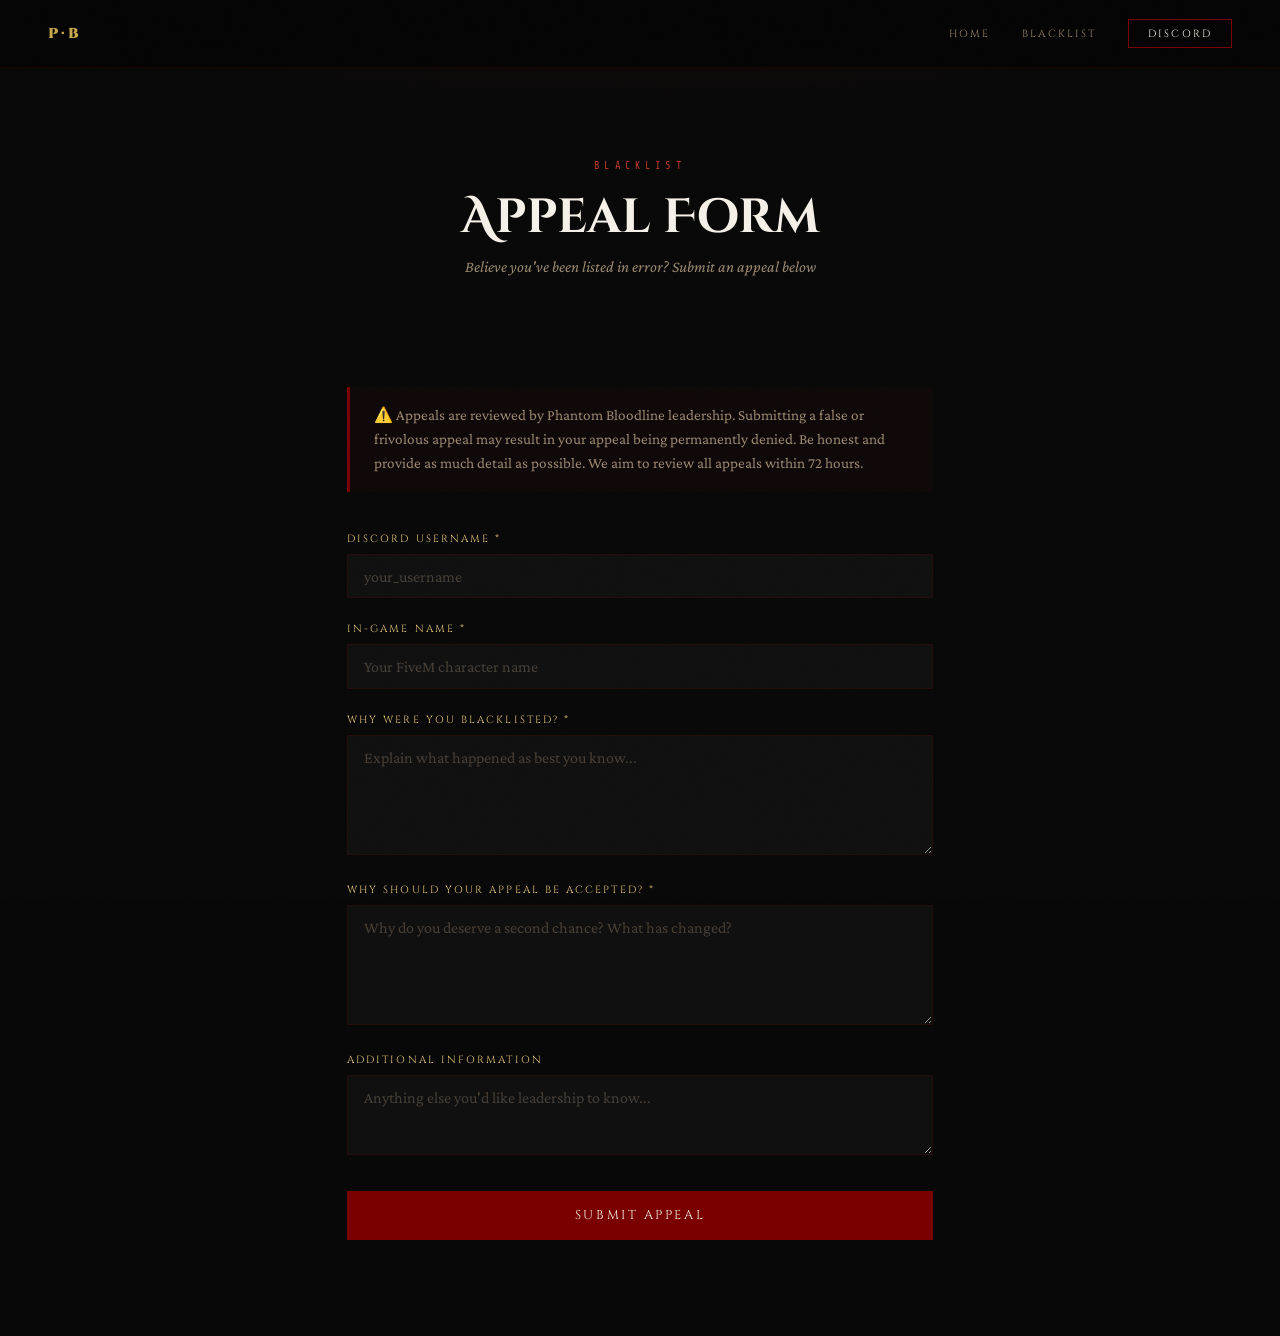
==== appeal.html @ ec969509 "Add files via upload" ====
<!DOCTYPE html>
<html lang="en">
<head>
<meta charset="UTF-8">
<meta name="viewport" content="width=device-width, initial-scale=1.0">
<title>Blacklist Appeal — Phantom Bloodline</title>
<link rel="preconnect" href="https://fonts.googleapis.com">
<link href="https://fonts.googleapis.com/css2?family=Cinzel+Decorative:wght@700&family=Cinzel:wght@400;600;700;900&family=Crimson+Pro:ital,wght@0,300;0,400;0,600;1,400&family=Share+Tech+Mono&display=swap" rel="stylesheet">
<style>
:root{
  --blood:#7a0000;--blood-mid:#a01010;--blood-bright:#c0392b;
  --gold:#c9a84c;--gold-light:#e8c87a;
  --smoke:#080808;--coal:#1a1a1a;--ash:#111;
  --bone:#e8dcc8;--pale:#9a8870;--white:#f5f0e8;
}
*{margin:0;padding:0;box-sizing:border-box;}
body{background:var(--smoke);color:var(--bone);font-family:'Crimson Pro',serif;font-size:18px;min-height:100vh;overflow-x:hidden;}
body::after{content:'';position:fixed;inset:0;background-image:url("data:image/svg+xml,%3Csvg xmlns='http://www.w3.org/2000/svg' width='300' height='300'%3E%3Cfilter id='n'%3E%3CfeTurbulence type='fractalNoise' baseFrequency='0.75' numOctaves='4' stitchTiles='stitch'/%3E%3C/filter%3E%3Crect width='300' height='300' filter='url(%23n)' opacity='0.05'/%3E%3C/svg%3E");pointer-events:none;z-index:9998;opacity:0.3;}
nav{position:fixed;top:0;left:0;right:0;z-index:100;padding:1.2rem 3rem;display:flex;justify-content:space-between;align-items:center;background:rgba(5,5,5,0.97);border-bottom:1px solid rgba(122,0,0,0.2);backdrop-filter:blur(10px);}
.nav-brand{font-family:'Cinzel',serif;font-weight:900;font-size:0.9rem;color:var(--gold);text-decoration:none;letter-spacing:0.2em;}
.nav-links{display:flex;gap:2rem;align-items:center;}
.nav-links a{font-family:'Cinzel',serif;font-size:0.65rem;letter-spacing:0.2em;color:var(--pale);text-decoration:none;text-transform:uppercase;transition:color 0.2s;}
.nav-links a:hover{color:var(--white);}
.nav-links .btn{padding:0.4rem 1.2rem;border:1px solid var(--blood);color:var(--white);transition:all 0.3s;}
.nav-links .btn:hover{background:var(--blood);}
.page-hero{padding:10rem 2rem 4rem;text-align:center;background:radial-gradient(ellipse 80% 50% at 50% 0%,rgba(122,0,0,0.12) 0%,transparent 60%);}
.eyebrow{font-family:'Share Tech Mono',monospace;font-size:0.65rem;letter-spacing:0.4em;color:var(--blood-bright);text-transform:uppercase;display:block;margin-bottom:0.8rem;}
.page-title{font-family:'Cinzel Decorative',serif;font-size:clamp(1.8rem,4vw,3rem);font-weight:700;color:var(--white);margin-bottom:0.5rem;}
.page-subtitle{color:var(--pale);font-style:italic;font-size:1rem;}
.wrap{max-width:650px;margin:0 auto;padding:3rem 2rem 6rem;}
.notice{border-left:3px solid var(--blood);background:rgba(122,0,0,0.06);padding:1rem 1.5rem;margin-bottom:2.5rem;color:var(--pale);font-size:0.95rem;line-height:1.6;}
.form-group{margin-bottom:1.5rem;}
label{font-family:'Cinzel',serif;font-size:0.65rem;letter-spacing:0.2em;color:var(--gold-light);text-transform:uppercase;display:block;margin-bottom:0.5rem;}
input,textarea{width:100%;background:rgba(255,255,255,0.03);border:1px solid rgba(122,0,0,0.2);color:var(--bone);font-family:'Crimson Pro',serif;font-size:1rem;padding:0.8rem 1rem;outline:none;transition:border-color 0.2s;resize:vertical;}
input:focus,textarea:focus{border-color:var(--blood-bright);}
input::placeholder,textarea::placeholder{color:rgba(154,136,112,0.4);}
textarea{min-height:120px;}
.submit-btn{width:100%;padding:1rem;background:var(--blood);border:none;color:var(--white);font-family:'Cinzel',serif;font-size:0.8rem;letter-spacing:0.2em;text-transform:uppercase;cursor:pointer;transition:background 0.3s;margin-top:0.5rem;}
.submit-btn:hover:not(:disabled){background:var(--blood-mid);}
.submit-btn:disabled{opacity:0.6;cursor:not-allowed;}
.submit-btn.loading::after{content:'...';animation:dots 1s infinite;}
.error-msg{color:#e88;font-size:0.9rem;margin-top:0.5rem;display:none;}
.error-msg.show{display:block;}
.success{display:none;text-align:center;padding:3rem 1rem;}
.success h2{font-family:'Cinzel Decorative',serif;color:var(--gold);margin-bottom:1rem;}
.success p{color:var(--pale);line-height:1.7;}
@media(max-width:600px){nav{padding:1rem 1.5rem;}}
</style>
</head>
<body>
<nav>
  <a href="index.html" class="nav-brand">P·B</a>
  <div class="nav-links">
    <a href="index.html">Home</a>
    <a href="blacklist.html">Blacklist</a>
    <a href="https://discord.gg/Pn7WB4ktjn" target="_blank" class="btn">Discord</a>
  </div>
</nav>
<div class="page-hero">
  <span class="eyebrow">Blacklist</span>
  <h1 class="page-title">Appeal Form</h1>
  <p class="page-subtitle">Believe you've been listed in error? Submit an appeal below</p>
</div>
<div class="wrap">
  <div class="notice">
    ⚠️ Appeals are reviewed by Phantom Bloodline leadership. Submitting a false or frivolous appeal may result in your appeal being permanently denied. Be honest and provide as much detail as possible. We aim to review all appeals within 72 hours.
  </div>

  <div id="form-area">
    <div class="form-group">
      <label>Discord Username *</label>
      <input type="text" id="discord" placeholder="your_username" required>
    </div>
    <div class="form-group">
      <label>In-Game Name *</label>
      <input type="text" id="ign" placeholder="Your FiveM character name" required>
    </div>
    <div class="form-group">
      <label>Why were you blacklisted? *</label>
      <textarea id="reason" placeholder="Explain what happened as best you know..." required></textarea>
    </div>
    <div class="form-group">
      <label>Why should your appeal be accepted? *</label>
      <textarea id="why" placeholder="Why do you deserve a second chance? What has changed?" required></textarea>
    </div>
    <div class="form-group">
      <label>Additional Information</label>
      <textarea id="extra" placeholder="Anything else you'd like leadership to know..." style="min-height:80px"></textarea>
    </div>
    <!-- Honeypot -->
    <input type="text" id="hp-field" name="website" style="display:none;position:absolute;left:-9999px;" tabindex="-1" autocomplete="off">
    <p class="error-msg" id="error-msg"></p>
    <button class="submit-btn" id="submit-btn" type="button" onclick="submitAppeal()">Submit Appeal</button>
  </div>

  <div class="success" id="success">
    <h2>Appeal Submitted</h2>
    <p>Your appeal has been received and will be reviewed by Phantom Bloodline leadership within 72 hours.<br><br>
    If accepted, you will be contacted via Discord. Make sure your DMs are open.<br><br>
    <em>— Phantom Bloodline Leadership</em></p>
  </div>
</div>

<script>
const APPEAL_WEBHOOK = 'https://discord.com/api/webhooks/1504211280633008159/vb8Um3veZE9ZuTRUq4elj_lzu1_At2-IPL2GEi0xgt3kWBC-L_rZ0gcSEY2wyNQa5h8g';

async function submitAppeal() {
  const btn = document.getElementById('submit-btn');
  const errEl = document.getElementById('error-msg');
  errEl.classList.remove('show');

  const discord = document.getElementById('discord').value.trim();
  const ign = document.getElementById('ign').value.trim();
  const reason = document.getElementById('reason').value.trim();
  const why = document.getElementById('why').value.trim();
  const extra = document.getElementById('extra').value.trim();

  if (!discord || !ign || !reason || !why) {
    errEl.textContent = '⚠ Please fill in all required fields.';
    errEl.classList.add('show');
    return;
  }

  if (document.getElementById('hp-field').value) return;

  btn.disabled = true; btn.classList.add('loading');

  try {
    const res = await fetch(APPEAL_WEBHOOK, {
      method: 'POST',
      headers: { 'Content-Type': 'application/json' },
      body: JSON.stringify({
        username: 'PB Appeal Bot',
        embeds: [{
          color: 0xFF4500,
          title: '📋 Blacklist Appeal',
          fields: [
            { name: '👤 Discord', value: discord, inline: true },
            { name: '🎮 IGN', value: ign, inline: true },
            { name: '❓ Why were they blacklisted?', value: reason, inline: false },
            { name: '🙏 Why should appeal be accepted?', value: why, inline: false },
            { name: '📝 Additional Info', value: extra || '—', inline: false },
          ],
          timestamp: new Date().toISOString(),
          footer: { text: 'Phantom Bloodline | Blacklist Appeal' }
        }]
      })
    });

    if (!res.ok) throw new Error('Webhook failed: ' + res.status);

    document.getElementById('form-area').style.display = 'none';
    document.getElementById('success').style.display = 'block';
  } catch (err) {
    btn.disabled = false; btn.classList.remove('loading');
    errEl.textContent = '⚠ Failed to submit appeal. Please try again or contact us directly on Discord.';
    errEl.classList.add('show');
  }
}
</script>
</body>
</html>
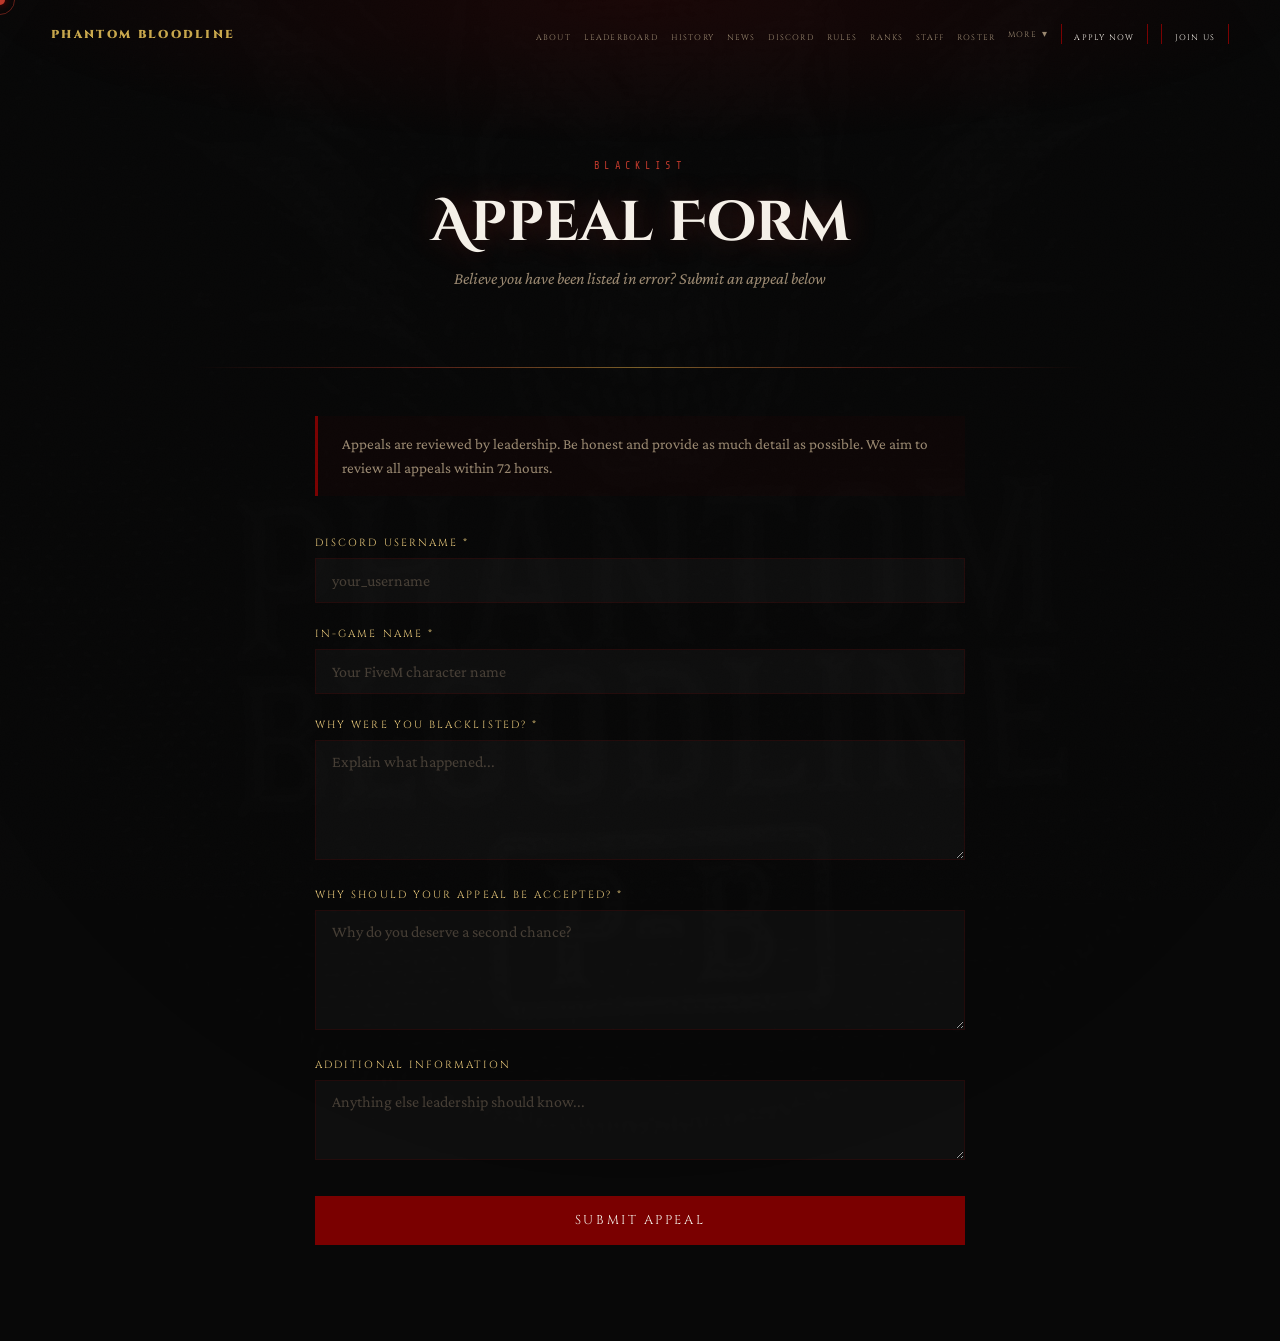
==== commit 6f26eff7: "Add files via upload" ====
--- a/appeal.html
+++ b/appeal.html
@@ -5,158 +5,248 @@
 <meta name="viewport" content="width=device-width, initial-scale=1.0">
 <title>Blacklist Appeal — Phantom Bloodline</title>
 <link rel="preconnect" href="https://fonts.googleapis.com">
-<link href="https://fonts.googleapis.com/css2?family=Cinzel+Decorative:wght@700&family=Cinzel:wght@400;600;700;900&family=Crimson+Pro:ital,wght@0,300;0,400;0,600;1,400&family=Share+Tech+Mono&display=swap" rel="stylesheet">
+<link href="https://fonts.googleapis.com/css2?family=Cinzel+Decorative:wght@400;700&family=Cinzel:wght@400;600;700;900&family=Crimson+Pro:ital,wght@0,300;0,400;0,600;1,400&family=Share+Tech+Mono&display=swap" rel="stylesheet">
 <style>
-:root{
-  --blood:#7a0000;--blood-mid:#a01010;--blood-bright:#c0392b;
-  --gold:#c9a84c;--gold-light:#e8c87a;
-  --smoke:#080808;--coal:#1a1a1a;--ash:#111;
-  --bone:#e8dcc8;--pale:#9a8870;--white:#f5f0e8;
-}
-*{margin:0;padding:0;box-sizing:border-box;}
-body{background:var(--smoke);color:var(--bone);font-family:'Crimson Pro',serif;font-size:18px;min-height:100vh;overflow-x:hidden;}
-body::after{content:'';position:fixed;inset:0;background-image:url("data:image/svg+xml,%3Csvg xmlns='http://www.w3.org/2000/svg' width='300' height='300'%3E%3Cfilter id='n'%3E%3CfeTurbulence type='fractalNoise' baseFrequency='0.75' numOctaves='4' stitchTiles='stitch'/%3E%3C/filter%3E%3Crect width='300' height='300' filter='url(%23n)' opacity='0.05'/%3E%3C/svg%3E");pointer-events:none;z-index:9998;opacity:0.3;}
-nav{position:fixed;top:0;left:0;right:0;z-index:100;padding:1.2rem 3rem;display:flex;justify-content:space-between;align-items:center;background:rgba(5,5,5,0.97);border-bottom:1px solid rgba(122,0,0,0.2);backdrop-filter:blur(10px);}
-.nav-brand{font-family:'Cinzel',serif;font-weight:900;font-size:0.9rem;color:var(--gold);text-decoration:none;letter-spacing:0.2em;}
-.nav-links{display:flex;gap:2rem;align-items:center;}
-.nav-links a{font-family:'Cinzel',serif;font-size:0.65rem;letter-spacing:0.2em;color:var(--pale);text-decoration:none;text-transform:uppercase;transition:color 0.2s;}
-.nav-links a:hover{color:var(--white);}
-.nav-links .btn{padding:0.4rem 1.2rem;border:1px solid var(--blood);color:var(--white);transition:all 0.3s;}
-.nav-links .btn:hover{background:var(--blood);}
-.page-hero{padding:10rem 2rem 4rem;text-align:center;background:radial-gradient(ellipse 80% 50% at 50% 0%,rgba(122,0,0,0.12) 0%,transparent 60%);}
-.eyebrow{font-family:'Share Tech Mono',monospace;font-size:0.65rem;letter-spacing:0.4em;color:var(--blood-bright);text-transform:uppercase;display:block;margin-bottom:0.8rem;}
-.page-title{font-family:'Cinzel Decorative',serif;font-size:clamp(1.8rem,4vw,3rem);font-weight:700;color:var(--white);margin-bottom:0.5rem;}
-.page-subtitle{color:var(--pale);font-style:italic;font-size:1rem;}
-.wrap{max-width:650px;margin:0 auto;padding:3rem 2rem 6rem;}
-.notice{border-left:3px solid var(--blood);background:rgba(122,0,0,0.06);padding:1rem 1.5rem;margin-bottom:2.5rem;color:var(--pale);font-size:0.95rem;line-height:1.6;}
-.form-group{margin-bottom:1.5rem;}
-label{font-family:'Cinzel',serif;font-size:0.65rem;letter-spacing:0.2em;color:var(--gold-light);text-transform:uppercase;display:block;margin-bottom:0.5rem;}
-input,textarea{width:100%;background:rgba(255,255,255,0.03);border:1px solid rgba(122,0,0,0.2);color:var(--bone);font-family:'Crimson Pro',serif;font-size:1rem;padding:0.8rem 1rem;outline:none;transition:border-color 0.2s;resize:vertical;}
-input:focus,textarea:focus{border-color:var(--blood-bright);}
-input::placeholder,textarea::placeholder{color:rgba(154,136,112,0.4);}
-textarea{min-height:120px;}
-.submit-btn{width:100%;padding:1rem;background:var(--blood);border:none;color:var(--white);font-family:'Cinzel',serif;font-size:0.8rem;letter-spacing:0.2em;text-transform:uppercase;cursor:pointer;transition:background 0.3s;margin-top:0.5rem;}
-.submit-btn:hover:not(:disabled){background:var(--blood-mid);}
-.submit-btn:disabled{opacity:0.6;cursor:not-allowed;}
-.submit-btn.loading::after{content:'...';animation:dots 1s infinite;}
-.error-msg{color:#e88;font-size:0.9rem;margin-top:0.5rem;display:none;}
-.error-msg.show{display:block;}
-.success{display:none;text-align:center;padding:3rem 1rem;}
-.success h2{font-family:'Cinzel Decorative',serif;color:var(--gold);margin-bottom:1rem;}
-.success p{color:var(--pale);line-height:1.7;}
-@media(max-width:600px){nav{padding:1rem 1.5rem;}}
+:root {
+  --blood: #7a0000;
+  --blood-mid: #a01010;
+  --blood-bright: #c0392b;
+  --gold: #c9a84c;
+  --gold-light: #e8c87a;
+  --gold-dim: #7a5f28;
+  --smoke: #080808;
+  --ash: #111111;
+  --coal: #1a1a1a;
+  --bone: #e8dcc8;
+  --parchment: #d4c4a8;
+  --pale: #9a8870;
+  --white: #f5f0e8;
+}
+* { margin:0; padding:0; box-sizing:border-box; }
+html { scroll-behavior:smooth; }
+body { background:var(--smoke); color:var(--bone); font-family:'Crimson Pro',serif; font-size:18px; min-height:100vh; overflow-x:hidden; cursor:none !important; }
+*, *::before, *::after { cursor:none !important; }
+body::after { content:''; position:fixed; inset:0; background-image:url("data:image/svg+xml,%3Csvg xmlns='http://www.w3.org/2000/svg' width='300' height='300'%3E%3Cfilter id='n'%3E%3CfeTurbulence type='fractalNoise' baseFrequency='0.75' numOctaves='4' stitchTiles='stitch'/%3E%3C/filter%3E%3Crect width='300' height='300' filter='url(%23n)' opacity='0.05'/%3E%3C/svg%3E"); pointer-events:none; z-index:9998; opacity:0.3; }
+
+/* Custom cursor */
+#cursor { position:fixed; width:10px; height:10px; background:var(--blood-bright); border-radius:50%; pointer-events:none; z-index:9999; transform:translate(-50%,-50%); transition:transform 0.1s ease; box-shadow:0 0 8px var(--blood); }
+#cursor-ring { position:fixed; width:30px; height:30px; border:1px solid rgba(192,57,43,0.5); border-radius:50%; pointer-events:none; z-index:9999; transform:translate(-50%,-50%); transition:all 0.15s ease; }
+
+/* Scroll progress */
+#scroll-progress { position:fixed; top:0; left:0; height:3px; width:0%; background:linear-gradient(to right, var(--blood), var(--blood-bright), var(--gold)); z-index:2000; box-shadow:0 0 10px rgba(192,57,43,0.6); }
+
+/* Watermark */
+.watermark { position:fixed; top:50%; left:50%; transform:translate(-50%,-50%); width:min(140vw,1800px); opacity:0.025; pointer-events:none; z-index:0; filter:grayscale(100%); }
+
+/* Nav */
+#nav { position:fixed; top:0; left:0; right:0; z-index:1000; padding:1.5rem clamp(1.5rem,4vw,5rem); display:flex; justify-content:space-between; align-items:center; transition:all 0.4s; }
+#nav.solid { background:rgba(5,5,5,0.97); padding:1rem clamp(1.5rem,4vw,5rem); border-bottom:1px solid rgba(122,0,0,0.25); backdrop-filter:blur(10px); }
+.nav-brand { font-family:'Cinzel',serif; font-weight:900; font-size:clamp(0.7rem,0.9vw,1rem); color:var(--gold); text-decoration:none; letter-spacing:0.2em; white-space:nowrap; flex-shrink:0; }
+.nav-links { display:flex; gap:clamp(0.5rem,1vw,2rem); list-style:none; align-items:center; flex-wrap:nowrap; overflow:hidden; }
+.nav-links a { font-family:'Cinzel',serif; font-size:clamp(0.5rem,0.6vw,0.65rem); letter-spacing:0.15em; color:var(--pale); text-decoration:none; text-transform:uppercase; transition:color 0.25s; }
+.nav-links a:hover, .nav-links a.active { color:var(--white); }
+.nav-links .cta { padding:0.5rem clamp(0.6rem,1vw,1.5rem); border:1px solid var(--blood); color:var(--white); transition:all 0.3s; white-space:nowrap; flex-shrink:0; }
+.nav-links .cta:hover { background:var(--blood); }
+.nav-more-wrap { position:relative; }
+.nav-more-trigger { cursor:none; display:flex; align-items:center; gap:0.3rem; font-family:'Cinzel',serif; font-size:clamp(0.5rem,0.6vw,0.65rem); letter-spacing:0.15em; color:var(--pale); text-transform:uppercase; transition:color 0.25s; }
+.nav-more-trigger:hover { color:var(--white); }
+.nav-more-trigger::after { content:'▾'; font-size:0.6rem; }
+.mega-menu { position:absolute; top:calc(100% + 1.2rem); left:50%; transform:translateX(-50%) translateY(-8px); background:rgba(8,8,8,0.98); border:1px solid rgba(122,0,0,0.25); backdrop-filter:blur(12px); padding:0.5rem; min-width:200px; opacity:0; pointer-events:none; transition:opacity 0.25s ease,transform 0.25s ease; box-shadow:0 20px 50px rgba(0,0,0,0.6); }
+.nav-more-wrap:hover .mega-menu { opacity:1; pointer-events:auto; transform:translateX(-50%) translateY(0); }
+.mega-menu a { display:block; padding:0.7rem 1.2rem; font-family:'Cinzel',serif; font-size:0.62rem; letter-spacing:0.15em; color:var(--pale); text-decoration:none; text-transform:uppercase; transition:all 0.2s; white-space:nowrap; }
+.mega-menu a:hover { color:var(--white); background:rgba(122,0,0,0.12); }
+.nav-hamburger { display:none; flex-direction:column; gap:5px; background:none; border:none; cursor:none; padding:4px; }
+.nav-hamburger span { display:block; width:24px; height:2px; background:var(--bone); transition:all 0.3s; }
+
+/* Mobile menu */
+.mobile-menu { position:fixed; inset:0; background:rgba(5,5,5,0.98); z-index:999; display:flex; flex-direction:column; justify-content:center; align-items:center; gap:2rem; transform:translateX(100%); transition:transform 0.4s ease; }
+.mobile-menu.open { transform:translateX(0); }
+.mobile-menu a { font-family:'Cinzel',serif; font-size:1.2rem; letter-spacing:0.3em; color:var(--bone); text-decoration:none; text-transform:uppercase; transition:color 0.2s; }
+.mobile-menu a:hover { color:var(--gold); }
+.mobile-menu .cta { padding:0.8rem 2rem; border:1px solid var(--blood); color:var(--white); }
+
+/* Page hero */
+.page-hero { padding:10rem 2rem 5rem; text-align:center; background:radial-gradient(ellipse 80% 60% at 50% 0%, rgba(122,0,0,0.15) 0%, transparent 65%); position:relative; }
+.page-hero::after { content:''; position:absolute; bottom:0; left:50%; transform:translateX(-50%); width:70%; max-width:900px; height:1px; background:linear-gradient(to right,transparent,rgba(192,57,43,0.4),var(--gold-dim),rgba(192,57,43,0.4),transparent); }
+.eyebrow { font-family:'Share Tech Mono',monospace; font-size:0.65rem; letter-spacing:0.4em; color:var(--blood-bright); text-transform:uppercase; display:block; margin-bottom:0.8rem; }
+.page-title { font-family:'Cinzel Decorative',serif; font-size:clamp(2rem,5vw,3.5rem); font-weight:700; color:var(--white); margin-bottom:0.5rem; text-shadow:0 0 30px rgba(192,57,43,0.3); }
+.page-subtitle { color:var(--pale); font-style:italic; font-size:1.05rem; }
+
+/* Wrap */
+.wrap { max-width:1000px; margin:0 auto; padding:3rem 2rem 6rem; position:relative; z-index:1; }
+
+/* Reveal animations */
+.reveal { opacity:0; transform:translateY(24px); transition:opacity 0.7s cubic-bezier(0.16,1,0.3,1), transform 0.7s cubic-bezier(0.16,1,0.3,1); }
+.reveal.in { opacity:1; transform:translateY(0); }
+
+/* Common elements */
+.search-box { width:100%; background:rgba(255,255,255,0.03); border:1px solid rgba(122,0,0,0.2); color:var(--bone); font-family:'Crimson Pro',serif; font-size:1rem; padding:0.8rem 1.2rem; outline:none; transition:border-color 0.2s; margin-bottom:1.5rem; }
+.search-box:focus { border-color:var(--blood-bright); }
+.search-box::placeholder { color:rgba(154,136,112,0.4); }
+.count-bar { font-family:'Share Tech Mono',monospace; font-size:0.6rem; letter-spacing:0.15em; color:rgba(154,136,112,0.35); margin-bottom:1.5rem; }
+.loading-wrap { text-align:center; padding:5rem; }
+.spinner { width:40px; height:40px; border:2px solid rgba(122,0,0,0.2); border-top-color:var(--blood-bright); border-radius:50%; animation:spin 0.8s linear infinite; margin:0 auto 1rem; }
+@keyframes spin { to{transform:rotate(360deg)} }
+.loading-text { font-family:'Share Tech Mono',monospace; font-size:0.65rem; letter-spacing:0.3em; color:var(--pale); text-transform:uppercase; }
+.empty { text-align:center; padding:4rem; color:var(--pale); font-style:italic; }
+.hidden { display:none; }
+
+@media(max-width:1200px) { #nav,#nav.solid { padding:1rem 2rem; } .nav-links { gap:1.2rem; } }
+@media(max-width:900px) { #nav,#nav.solid { padding:1rem 1.5rem; } .nav-links { display:none; } .nav-hamburger { display:flex; } }
+</style>
+<style>
+.notice { border-left:3px solid var(--blood); background:rgba(122,0,0,0.06); padding:1rem 1.5rem; margin-bottom:2.5rem; color:var(--pale); font-size:0.95rem; line-height:1.6; }
+.form-group { margin-bottom:1.5rem; }
+label { font-family:'Cinzel',serif; font-size:0.65rem; letter-spacing:0.2em; color:var(--gold-light); text-transform:uppercase; display:block; margin-bottom:0.5rem; }
+input[type=text],textarea { width:100%; background:rgba(255,255,255,0.03); border:1px solid rgba(122,0,0,0.2); color:var(--bone); font-family:'Crimson Pro',serif; font-size:1rem; padding:0.8rem 1rem; outline:none; transition:border-color 0.2s; resize:vertical; }
+input[type=text]:focus,textarea:focus { border-color:var(--blood-bright); }
+input[type=text]::placeholder,textarea::placeholder { color:rgba(154,136,112,0.4); }
+textarea { min-height:120px; }
+.submit-btn { width:100%; padding:1rem; background:var(--blood); border:none; color:var(--white); font-family:'Cinzel',serif; font-size:0.8rem; letter-spacing:0.2em; text-transform:uppercase; cursor:none; transition:background 0.3s; margin-top:0.5rem; }
+.submit-btn:hover:not(:disabled) { background:var(--blood-mid); }
+.submit-btn:disabled { opacity:0.6; }
+.error-msg { color:#e88; font-size:0.9rem; margin-top:0.5rem; display:none; }
+.error-msg.show { display:block; }
+.success { display:none; text-align:center; padding:4rem 1rem; }
+.success h2 { font-family:'Cinzel Decorative',serif; color:var(--gold); margin-bottom:1rem; font-size:2rem; }
+.success p { color:var(--pale); line-height:1.8; }
+.form-wrap { max-width:650px; margin:0 auto; }
 </style>
 </head>
 <body>
-<nav>
-  <a href="index.html" class="nav-brand">P·B</a>
-  <div class="nav-links">
-    <a href="index.html">Home</a>
-    <a href="blacklist.html">Blacklist</a>
-    <a href="https://discord.gg/Pn7WB4ktjn" target="_blank" class="btn">Discord</a>
-  </div>
+<div id="scroll-progress"></div>
+<img class="watermark" src="logo.png" alt="" aria-hidden="true">
+<div id="cursor"></div><div id="cursor-ring"></div>
+<nav id="nav">
+  <a href="#hero" class="nav-brand">PHANTOM BLOODLINE</a>
+  <ul class="nav-links">
+    <li><a href="#about">About</a></li>
+    <li><a href="#leaderboard">Leaderboard</a></li>
+    <li><a href="#timeline">History</a></li>
+    <li><a href="#news">News</a></li>
+    <li><a href="#discord">Discord</a></li>
+    <li><a href="#rules">Rules</a></li>
+    <li><a href="#ranks">Ranks</a></li>
+    <li><a href="#staff">Staff</a></li>
+    <li><a href="roster.html">Roster</a></li>
+    <li class="nav-more-wrap">
+      <span class="nav-more-trigger">More</span>
+      <div class="mega-menu">
+        <a href="blacklist.html">🚫 Blacklist</a>
+        <a href="former-members.html">🎖️ Alumni</a>
+        <a href="news.html">📰 Announcements</a>
+        <a href="status.html">⚙️ Bot Status</a>
+        <a href="appeal.html">📋 Appeal</a>
+      </div>
+    </li>
+    <li><a href="apply.html" class="cta">Apply Now</a></li>
+    <li><a href="https://discord.gg/Pn7WB4ktjn" target="_blank" class="cta">Join Us</a></li>
+  </ul>
+  <button class="nav-hamburger" id="hamburger" onclick="toggleMobileMenu()" aria-label="Menu">
+    <span></span><span></span><span></span>
+  </button>
 </nav>
+<div class="mobile-menu" id="mobile-menu">
+  <a href="index.html" onclick="closeMobileMenu()">Home</a>
+  <a href="roster.html" onclick="closeMobileMenu()">Roster</a>
+  <a href="blacklist.html" onclick="closeMobileMenu()">Blacklist</a>
+  <a href="former-members.html" onclick="closeMobileMenu()">Alumni</a>
+  <a href="news.html" onclick="closeMobileMenu()">Announcements</a>
+  <a href="status.html" onclick="closeMobileMenu()">Status</a>
+  <a href="appeal.html" onclick="closeMobileMenu()">Appeal</a>
+  <a href="apply.html" class="cta" onclick="closeMobileMenu()">Apply Now</a>
+  <a href="https://discord.gg/Pn7WB4ktjn" target="_blank" class="cta" onclick="closeMobileMenu()">Join Us</a>
+</div>
 <div class="page-hero">
   <span class="eyebrow">Blacklist</span>
   <h1 class="page-title">Appeal Form</h1>
-  <p class="page-subtitle">Believe you've been listed in error? Submit an appeal below</p>
+  <p class="page-subtitle">Believe you have been listed in error? Submit an appeal below</p>
 </div>
 <div class="wrap">
-  <div class="notice">
-    ⚠️ Appeals are reviewed by Phantom Bloodline leadership. Submitting a false or frivolous appeal may result in your appeal being permanently denied. Be honest and provide as much detail as possible. We aim to review all appeals within 72 hours.
-  </div>
-
-  <div id="form-area">
-    <div class="form-group">
-      <label>Discord Username *</label>
-      <input type="text" id="discord" placeholder="your_username" required>
+  <div class="form-wrap">
+    <div class="notice reveal">Appeals are reviewed by leadership. Be honest and provide as much detail as possible. We aim to review all appeals within 72 hours.</div>
+    <div id="form-area">
+      <div class="form-group reveal"><label>Discord Username *</label><input type="text" id="discord" placeholder="your_username"></div>
+      <div class="form-group reveal"><label>In-Game Name *</label><input type="text" id="ign" placeholder="Your FiveM character name"></div>
+      <div class="form-group reveal"><label>Why were you blacklisted? *</label><textarea id="reason" placeholder="Explain what happened..."></textarea></div>
+      <div class="form-group reveal"><label>Why should your appeal be accepted? *</label><textarea id="why" placeholder="Why do you deserve a second chance?"></textarea></div>
+      <div class="form-group reveal"><label>Additional Information</label><textarea id="extra" placeholder="Anything else leadership should know..." style="min-height:80px"></textarea></div>
+      <input type="text" id="hp-field" style="display:none;position:absolute;left:-9999px" tabindex="-1" autocomplete="off">
+      <p class="error-msg" id="error-msg"></p>
+      <button class="submit-btn reveal" id="submit-btn" type="button" onclick="submitAppeal()">Submit Appeal</button>
     </div>
-    <div class="form-group">
-      <label>In-Game Name *</label>
-      <input type="text" id="ign" placeholder="Your FiveM character name" required>
+    <div class="success" id="success">
+      <h2>Appeal Submitted</h2>
+      <p>Your appeal has been received and will be reviewed by leadership within 72 hours.<br><br>If accepted you will be contacted via Discord. Make sure your DMs are open.<br><br><em>— Phantom Bloodline Leadership</em></p>
     </div>
-    <div class="form-group">
-      <label>Why were you blacklisted? *</label>
-      <textarea id="reason" placeholder="Explain what happened as best you know..." required></textarea>
-    </div>
-    <div class="form-group">
-      <label>Why should your appeal be accepted? *</label>
-      <textarea id="why" placeholder="Why do you deserve a second chance? What has changed?" required></textarea>
-    </div>
-    <div class="form-group">
-      <label>Additional Information</label>
-      <textarea id="extra" placeholder="Anything else you'd like leadership to know..." style="min-height:80px"></textarea>
-    </div>
-    <!-- Honeypot -->
-    <input type="text" id="hp-field" name="website" style="display:none;position:absolute;left:-9999px;" tabindex="-1" autocomplete="off">
-    <p class="error-msg" id="error-msg"></p>
-    <button class="submit-btn" id="submit-btn" type="button" onclick="submitAppeal()">Submit Appeal</button>
-  </div>
-
-  <div class="success" id="success">
-    <h2>Appeal Submitted</h2>
-    <p>Your appeal has been received and will be reviewed by Phantom Bloodline leadership within 72 hours.<br><br>
-    If accepted, you will be contacted via Discord. Make sure your DMs are open.<br><br>
-    <em>— Phantom Bloodline Leadership</em></p>
   </div>
 </div>
-
 <script>
-const APPEAL_WEBHOOK = 'https://discord.com/api/webhooks/1504211280633008159/vb8Um3veZE9ZuTRUq4elj_lzu1_At2-IPL2GEi0xgt3kWBC-L_rZ0gcSEY2wyNQa5h8g';
-
+// Custom cursor
+const cur = document.getElementById('cursor');
+const ring = document.getElementById('cursor-ring');
+document.addEventListener('mousemove', e => {
+  if(cur) { cur.style.left=e.clientX+'px'; cur.style.top=e.clientY+'px'; }
+  if(ring) { ring.style.left=e.clientX+'px'; ring.style.top=e.clientY+'px'; }
+});
+
+// Scroll progress
+const prog = document.getElementById('scroll-progress');
+if(prog) window.addEventListener('scroll', () => {
+  const t = document.documentElement.scrollHeight - window.innerHeight;
+  prog.style.width = (t > 0 ? (window.scrollY/t)*100 : 0) + '%';
+}, {passive:true});
+
+// Nav solid on scroll
+const nav = document.getElementById('nav');
+window.addEventListener('scroll', () => nav.classList.toggle('solid', window.scrollY > 50), {passive:true});
+
+// Mobile menu
+function toggleMobileMenu() {
+  document.getElementById('mobile-menu').classList.toggle('open');
+}
+function closeMobileMenu() {
+  document.getElementById('mobile-menu').classList.remove('open');
+}
+
+// Reveal on scroll
+const obs = new IntersectionObserver(entries => {
+  entries.forEach(e => { if(e.isIntersecting) { e.target.classList.add('in'); obs.unobserve(e.target); } });
+}, {threshold:0.05});
+document.querySelectorAll('.reveal').forEach(el => obs.observe(el));
+</script>
+<script>
+const WEBHOOK = 'https://discord.com/api/webhooks/1504211280633008159/vb8Um3veZE9ZuTRUq4elj_lzu1_At2-IPL2GEi0xgt3kWBC-L_rZ0gcSEY2wyNQa5h8g';
 async function submitAppeal() {
   const btn = document.getElementById('submit-btn');
-  const errEl = document.getElementById('error-msg');
-  errEl.classList.remove('show');
-
+  const err = document.getElementById('error-msg');
+  err.classList.remove('show');
   const discord = document.getElementById('discord').value.trim();
   const ign = document.getElementById('ign').value.trim();
   const reason = document.getElementById('reason').value.trim();
   const why = document.getElementById('why').value.trim();
   const extra = document.getElementById('extra').value.trim();
-
-  if (!discord || !ign || !reason || !why) {
-    errEl.textContent = '⚠ Please fill in all required fields.';
-    errEl.classList.add('show');
-    return;
-  }
-
+  if (!discord || !ign || !reason || !why) { err.textContent = 'Please fill in all required fields.'; err.classList.add('show'); return; }
   if (document.getElementById('hp-field').value) return;
-
-  btn.disabled = true; btn.classList.add('loading');
-
+  btn.disabled = true; btn.textContent = 'Submitting...';
   try {
-    const res = await fetch(APPEAL_WEBHOOK, {
-      method: 'POST',
-      headers: { 'Content-Type': 'application/json' },
-      body: JSON.stringify({
-        username: 'PB Appeal Bot',
-        embeds: [{
-          color: 0xFF4500,
-          title: '📋 Blacklist Appeal',
-          fields: [
-            { name: '👤 Discord', value: discord, inline: true },
-            { name: '🎮 IGN', value: ign, inline: true },
-            { name: '❓ Why were they blacklisted?', value: reason, inline: false },
-            { name: '🙏 Why should appeal be accepted?', value: why, inline: false },
-            { name: '📝 Additional Info', value: extra || '—', inline: false },
-          ],
-          timestamp: new Date().toISOString(),
-          footer: { text: 'Phantom Bloodline | Blacklist Appeal' }
-        }]
-      })
-    });
-
-    if (!res.ok) throw new Error('Webhook failed: ' + res.status);
-
+    const body = { username: 'PB Appeal Bot', embeds: [{ color: 0xFF4500, title: 'Blacklist Appeal', fields: [
+      { name: 'Discord', value: discord, inline: true },
+      { name: 'IGN', value: ign, inline: true },
+      { name: 'Why blacklisted?', value: reason },
+      { name: 'Why accept?', value: why },
+      { name: 'Additional info', value: extra || '—' }
+    ], timestamp: new Date().toISOString(), footer: { text: 'Phantom Bloodline | Blacklist Appeal' } }] };
+    const res = await fetch(WEBHOOK, { method: 'POST', headers: { 'Content-Type': 'application/json' }, body: JSON.stringify(body) });
+    if (!res.ok) throw new Error();
     document.getElementById('form-area').style.display = 'none';
     document.getElementById('success').style.display = 'block';
-  } catch (err) {
-    btn.disabled = false; btn.classList.remove('loading');
-    errEl.textContent = '⚠ Failed to submit appeal. Please try again or contact us directly on Discord.';
-    errEl.classList.add('show');
+  } catch {
+    btn.disabled = false; btn.textContent = 'Submit Appeal';
+    err.textContent = 'Failed to submit. Please try again or contact us on Discord.';
+    err.classList.add('show');
   }
 }
 </script>
 </body>
-</html>
+</html>
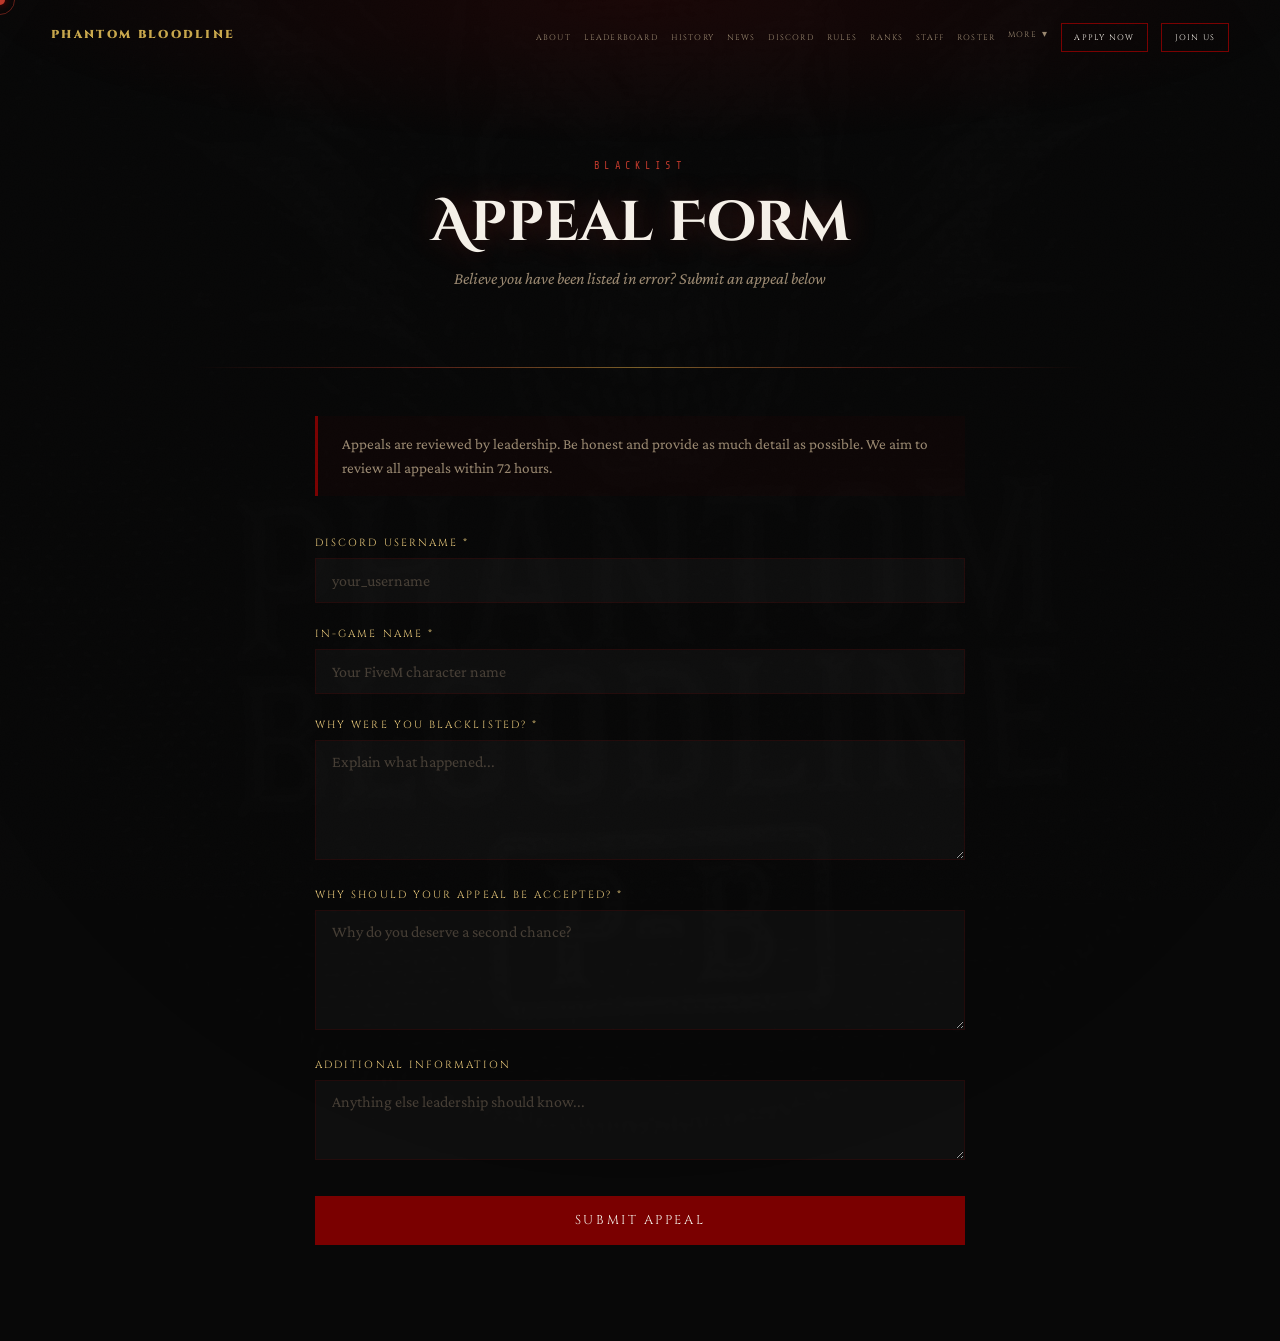
==== commit dc86e981: "Add files via upload" ====
--- a/appeal.html
+++ b/appeal.html
@@ -42,7 +42,7 @@
 #nav { position:fixed; top:0; left:0; right:0; z-index:1000; padding:1.5rem clamp(1.5rem,4vw,5rem); display:flex; justify-content:space-between; align-items:center; transition:all 0.4s; }
 #nav.solid { background:rgba(5,5,5,0.97); padding:1rem clamp(1.5rem,4vw,5rem); border-bottom:1px solid rgba(122,0,0,0.25); backdrop-filter:blur(10px); }
 .nav-brand { font-family:'Cinzel',serif; font-weight:900; font-size:clamp(0.7rem,0.9vw,1rem); color:var(--gold); text-decoration:none; letter-spacing:0.2em; white-space:nowrap; flex-shrink:0; }
-.nav-links { display:flex; gap:clamp(0.5rem,1vw,2rem); list-style:none; align-items:center; flex-wrap:nowrap; overflow:hidden; }
+.nav-links { display:flex; gap:clamp(0.5rem,1vw,2rem); list-style:none; align-items:center; flex-wrap:nowrap; overflow:visible; }
 .nav-links a { font-family:'Cinzel',serif; font-size:clamp(0.5rem,0.6vw,0.65rem); letter-spacing:0.15em; color:var(--pale); text-decoration:none; text-transform:uppercase; transition:color 0.25s; }
 .nav-links a:hover, .nav-links a.active { color:var(--white); }
 .nav-links .cta { padding:0.5rem clamp(0.6rem,1vw,1.5rem); border:1px solid var(--blood); color:var(--white); transition:all 0.3s; white-space:nowrap; flex-shrink:0; }
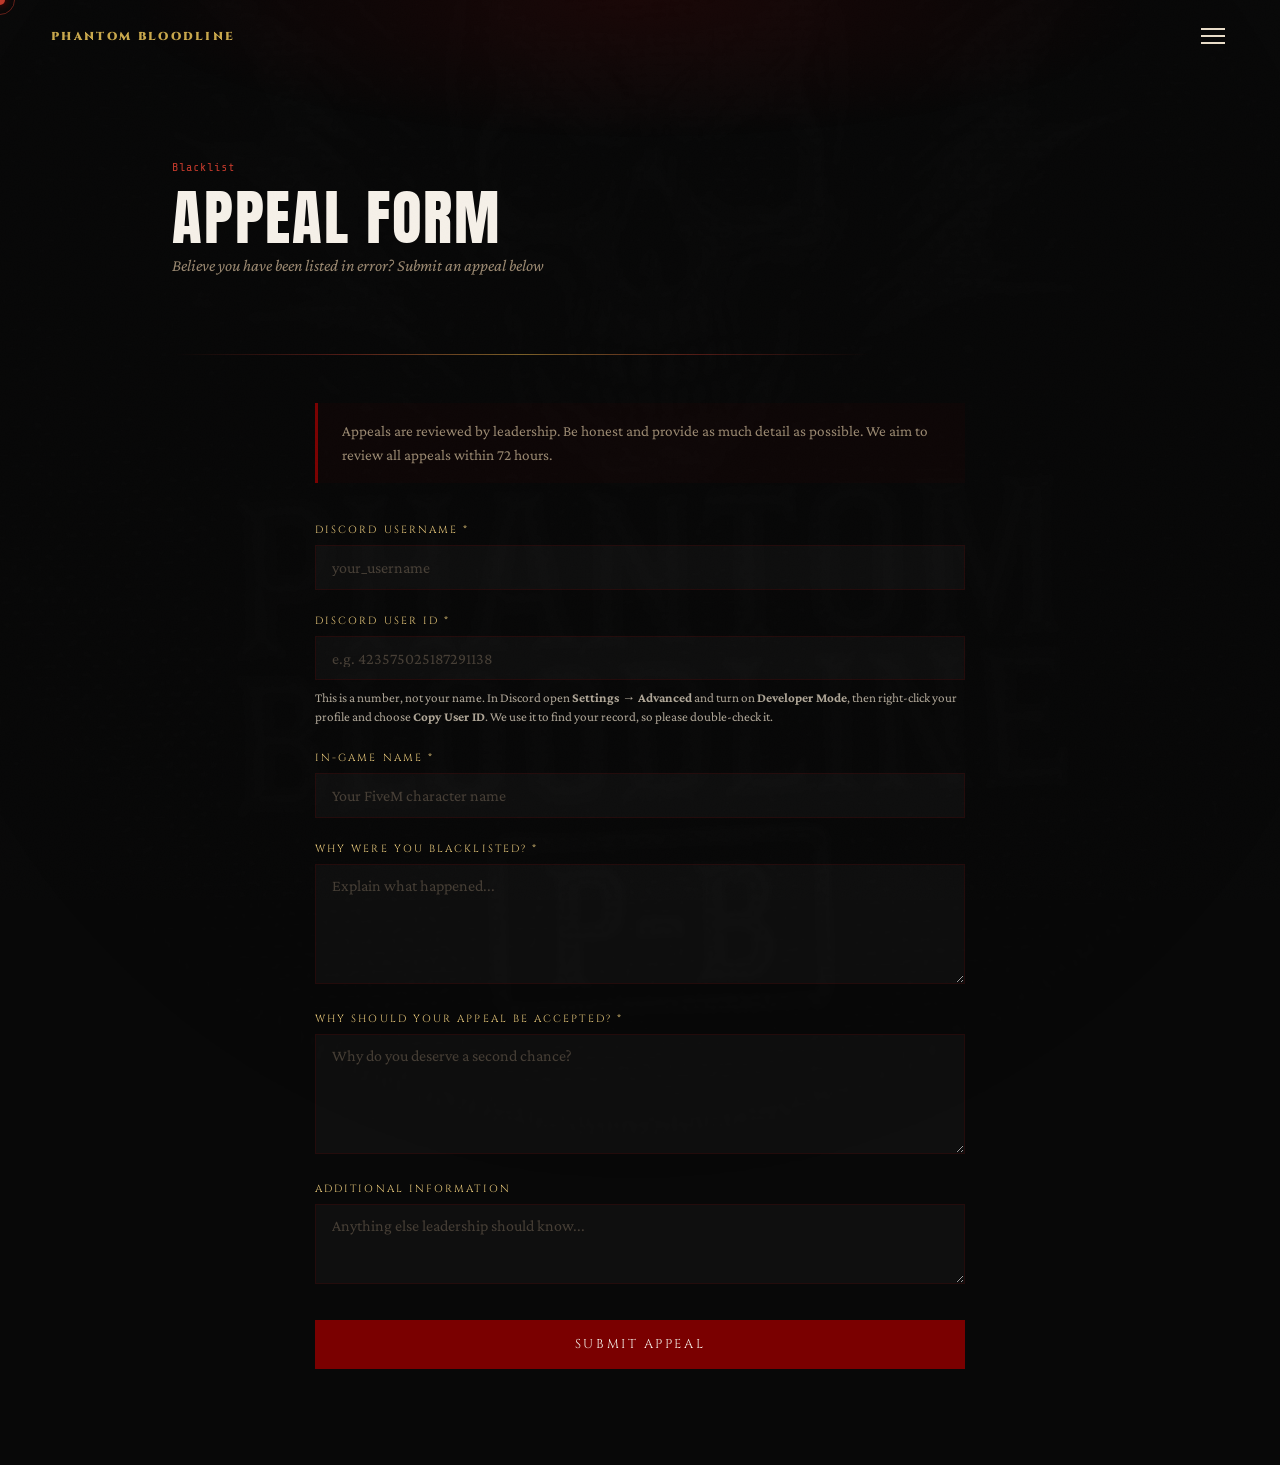
==== commit 9ecc69d6: "Add files via upload" ====
--- a/appeal.html
+++ b/appeal.html
@@ -112,22 +112,25 @@
 .success p { color:var(--pale); line-height:1.8; }
 .form-wrap { max-width:650px; margin:0 auto; }
 </style>
+<link rel="preconnect" href="https://fonts.gstatic.com" crossorigin>
+<link href="https://fonts.googleapis.com/css2?family=Anton&display=swap" rel="stylesheet">
+<link rel="stylesheet" href="upgrade.css">
 </head>
 <body>
 <div id="scroll-progress"></div>
 <img class="watermark" src="logo.png" alt="" aria-hidden="true">
 <div id="cursor"></div><div id="cursor-ring"></div>
 <nav id="nav">
-  <a href="#hero" class="nav-brand">PHANTOM BLOODLINE</a>
+  <a href="index.html" class="nav-brand">PHANTOM BLOODLINE</a>
   <ul class="nav-links">
-    <li><a href="#about">About</a></li>
-    <li><a href="#leaderboard">Leaderboard</a></li>
-    <li><a href="#timeline">History</a></li>
-    <li><a href="#news">News</a></li>
-    <li><a href="#discord">Discord</a></li>
-    <li><a href="#rules">Rules</a></li>
-    <li><a href="#ranks">Ranks</a></li>
-    <li><a href="#staff">Staff</a></li>
+    <li><a href="index.html#about">About</a></li>
+    <li><a href="index.html#leaderboard">Leaderboard</a></li>
+    <li><a href="index.html#timeline">History</a></li>
+    <li><a href="index.html#news">News</a></li>
+    <li><a href="https://discord.gg/Pn7WB4ktjn">Discord</a></li>
+    <li><a href="index.html#rules">Rules</a></li>
+    <li><a href="index.html#ranks">Ranks</a></li>
+    <li><a href="index.html#staff">Staff</a></li>
     <li><a href="roster.html">Roster</a></li>
     <li class="nav-more-wrap">
       <span class="nav-more-trigger">More</span>
@@ -137,6 +140,8 @@
         <a href="news.html">📰 Announcements</a>
         <a href="status.html">⚙️ Bot Status</a>
         <a href="appeal.html">📋 Appeal</a>
+        <a href="faq.html">❓ FAQ</a>
+        <a href="crew-stats.html">📊 Crew Stats</a>
       </div>
     </li>
     <li><a href="apply.html" class="cta">Apply Now</a></li>
@@ -154,6 +159,8 @@
   <a href="news.html" onclick="closeMobileMenu()">Announcements</a>
   <a href="status.html" onclick="closeMobileMenu()">Status</a>
   <a href="appeal.html" onclick="closeMobileMenu()">Appeal</a>
+  <a href="faq.html" onclick="closeMobileMenu()">FAQ</a>
+  <a href="crew-stats.html" onclick="closeMobileMenu()">Crew Stats</a>
   <a href="apply.html" class="cta" onclick="closeMobileMenu()">Apply Now</a>
   <a href="https://discord.gg/Pn7WB4ktjn" target="_blank" class="cta" onclick="closeMobileMenu()">Join Us</a>
 </div>
@@ -166,11 +173,12 @@
   <div class="form-wrap">
     <div class="notice reveal">Appeals are reviewed by leadership. Be honest and provide as much detail as possible. We aim to review all appeals within 72 hours.</div>
     <div id="form-area">
-      <div class="form-group reveal"><label>Discord Username *</label><input type="text" id="discord" placeholder="your_username"></div>
-      <div class="form-group reveal"><label>In-Game Name *</label><input type="text" id="ign" placeholder="Your FiveM character name"></div>
-      <div class="form-group reveal"><label>Why were you blacklisted? *</label><textarea id="reason" placeholder="Explain what happened..."></textarea></div>
-      <div class="form-group reveal"><label>Why should your appeal be accepted? *</label><textarea id="why" placeholder="Why do you deserve a second chance?"></textarea></div>
-      <div class="form-group reveal"><label>Additional Information</label><textarea id="extra" placeholder="Anything else leadership should know..." style="min-height:80px"></textarea></div>
+      <div class="form-group reveal"><label>Discord Username *</label><input type="text" id="discord" maxlength="64" placeholder="your_username"></div>
+      <div class="form-group reveal"><label>Discord User ID *</label><input type="text" id="discordId" inputmode="numeric" maxlength="20" autocomplete="off" placeholder="e.g. 423575025187291138"><div style="font-size:.82rem;opacity:.75;margin-top:.45rem;line-height:1.5">This is a number, not your name. In Discord open <strong>Settings &rarr; Advanced</strong> and turn on <strong>Developer Mode</strong>, then right-click your profile and choose <strong>Copy User ID</strong>. We use it to find your record, so please double-check it.</div></div>
+      <div class="form-group reveal"><label>In-Game Name *</label><input type="text" id="ign" maxlength="64" placeholder="Your FiveM character name"></div>
+      <div class="form-group reveal"><label>Why were you blacklisted? *</label><textarea id="reason" maxlength="1000" placeholder="Explain what happened..."></textarea></div>
+      <div class="form-group reveal"><label>Why should your appeal be accepted? *</label><textarea id="why" maxlength="1000" placeholder="Why do you deserve a second chance?"></textarea></div>
+      <div class="form-group reveal"><label>Additional Information</label><textarea id="extra" maxlength="1000" placeholder="Anything else leadership should know..." style="min-height:80px"></textarea></div>
       <input type="text" id="hp-field" style="display:none;position:absolute;left:-9999px" tabindex="-1" autocomplete="off">
       <p class="error-msg" id="error-msg"></p>
       <button class="submit-btn reveal" id="submit-btn" type="button" onclick="submitAppeal()">Submit Appeal</button>
@@ -222,16 +230,19 @@
   const err = document.getElementById('error-msg');
   err.classList.remove('show');
   const discord = document.getElementById('discord').value.trim();
+  const discordId = document.getElementById('discordId').value.trim();
   const ign = document.getElementById('ign').value.trim();
   const reason = document.getElementById('reason').value.trim();
   const why = document.getElementById('why').value.trim();
   const extra = document.getElementById('extra').value.trim();
-  if (!discord || !ign || !reason || !why) { err.textContent = 'Please fill in all required fields.'; err.classList.add('show'); return; }
+  if (!discord || !discordId || !ign || !reason || !why) { err.textContent = 'Please fill in all required fields.'; err.classList.add('show'); return; }
+  if (!/^\d{17,20}$/.test(discordId)) { err.textContent = 'Your Discord User ID should be a number of 17-20 digits. See the tip under the box.'; err.classList.add('show'); return; }
   if (document.getElementById('hp-field').value) return;
   btn.disabled = true; btn.textContent = 'Submitting...';
   try {
     const body = { username: 'PB Appeal Bot', embeds: [{ color: 0xFF4500, title: 'Blacklist Appeal', fields: [
       { name: 'Discord', value: discord, inline: true },
+      { name: 'Discord ID', value: discordId, inline: true },
       { name: 'IGN', value: ign, inline: true },
       { name: 'Why blacklisted?', value: reason },
       { name: 'Why accept?', value: why },
--- a/upgrade.css
+++ b/upgrade.css
@@ -0,0 +1,65 @@
+/* Phantom Bloodline — upgrade layer. Loaded after each page's own <style>, so it overrides without touching page code. */
+:root { --display: 'Anton', 'Impact', 'Arial Narrow', sans-serif; }
+html { scroll-padding-top: 5rem; }
+
+/* Type: heavy condensed caps taken from the logo lettering; Cinzel stays for small UI labels only */
+.hero-title, .section-title, .page-title, .stat-number, .stats-bar-num, .rule-num, .lb-total, .join-stat-num, .funding-raised, .tl-year {
+  font-family: var(--display); font-weight: 400; text-transform: uppercase; letter-spacing: 0.03em;
+}
+.hero-title { font-size: clamp(3.6rem, 12vw, 9rem); line-height: 0.9; color: var(--blood-bright); text-shadow: 0 0 60px rgba(192,57,43,0.35); }
+.hero-title em { display: block; font-style: normal; color: inherit; background: none; -webkit-text-fill-color: currentColor; }
+.section-title, .page-title { font-size: clamp(2.2rem, 5vw, 3.8rem); line-height: 1; text-shadow: none; color: var(--white); }
+.stats-bar-num, .stat-number { color: var(--blood-bright); text-shadow: none; }
+.rule-num { color: rgba(192,57,43,0.55); font-size: 2.4rem; }
+
+/* Headings read left to right; drop the ornament dividers */
+.section-header { text-align: left; margin-bottom: 3.5rem; }
+.section-header .gold-rule, .gold-rule { display: none; }
+.page-hero { text-align: left; max-width: 1000px; margin: 0 auto; padding-left: 2rem; padding-right: 2rem; }
+.page-hero::after { left: 2rem; transform: none; }
+
+/* Readable small text (was 8–10px in places) */
+.eyebrow, .news-date, .count-bar, .loading-text, .hero-badge, .funding-label, .stats-bar-lbl, .stat-label, .join-stat-label {
+  font-size: 0.75rem; letter-spacing: 0.08em; text-transform: none;
+}
+.count-bar { color: var(--pale); }
+.nav-links a, .nav-more-trigger { font-size: 0.72rem; letter-spacing: 0.12em; }
+.mega-menu a { font-size: 0.72rem; }
+.news-body, .rule-desc, .rank-desc-text, .tl-text { font-size: 1.05rem; line-height: 1.7; }
+
+/* Nav: 11 items need room, so switch to the menu button earlier */
+@media (max-width: 1280px) {
+  .nav-links { display: none; }
+  .nav-hamburger { display: flex; }
+}
+@media (max-width: 700px) {
+  .rank-row { grid-template-columns: 1fr; gap: 0.4rem; }
+  .section { padding: 4rem 0; }
+}
+
+/* Buttons: real touch targets */
+.btn-primary, .btn-secondary, .submit-btn, .nav-links .cta { min-height: 44px; }
+
+/* Calmer hover: no lift on every control */
+.btn-primary:hover, .btn-secondary:hover { transform: none; }
+
+/* Keyboard + touch + motion */
+:focus-visible { outline: 2px solid var(--gold); outline-offset: 3px; }
+input, textarea, select { cursor: text !important; }
+@media (hover: none), (pointer: coarse) {
+  body, body *, *::before, *::after { cursor: auto !important; }
+  #cursor, #cursor-ring { display: none !important; }
+}
+@media (prefers-reduced-motion: reduce) {
+  *, *::before, *::after { animation-duration: 0.01ms !important; animation-iteration-count: 1 !important; transition-duration: 0.01ms !important; scroll-behavior: auto !important; }
+  .reveal, .reveal-l, .reveal-r { opacity: 1 !important; transform: none !important; }
+}
+
+/* How to join: a red band between ranks and staff — the page's one real call to action */
+.join-band { background: linear-gradient(135deg, #2a0505 0%, #120303 60%, var(--smoke) 100%); border-block: 1px solid rgba(192,57,43,0.35); padding: 5rem 0; }
+.join-steps { list-style: none; counter-reset: step; display: grid; grid-template-columns: repeat(auto-fit, minmax(220px, 1fr)); gap: 2rem; margin: 0 0 2.5rem; padding: 0; }
+.join-steps li { counter-increment: step; padding-top: 1rem; border-top: 2px solid var(--blood-bright); }
+.join-steps li::before { content: counter(step); display: block; font-family: var(--display); font-size: 3rem; line-height: 1; color: rgba(192,57,43,0.6); }
+.join-steps h3 { font-family: var(--display); font-weight: 400; font-size: 1.6rem; letter-spacing: 0.03em; text-transform: uppercase; color: var(--white); margin: 0.4rem 0; }
+.join-steps p { color: var(--bone); line-height: 1.7; max-width: 32ch; }
+.join-cta { display: flex; flex-wrap: wrap; gap: 1rem; }
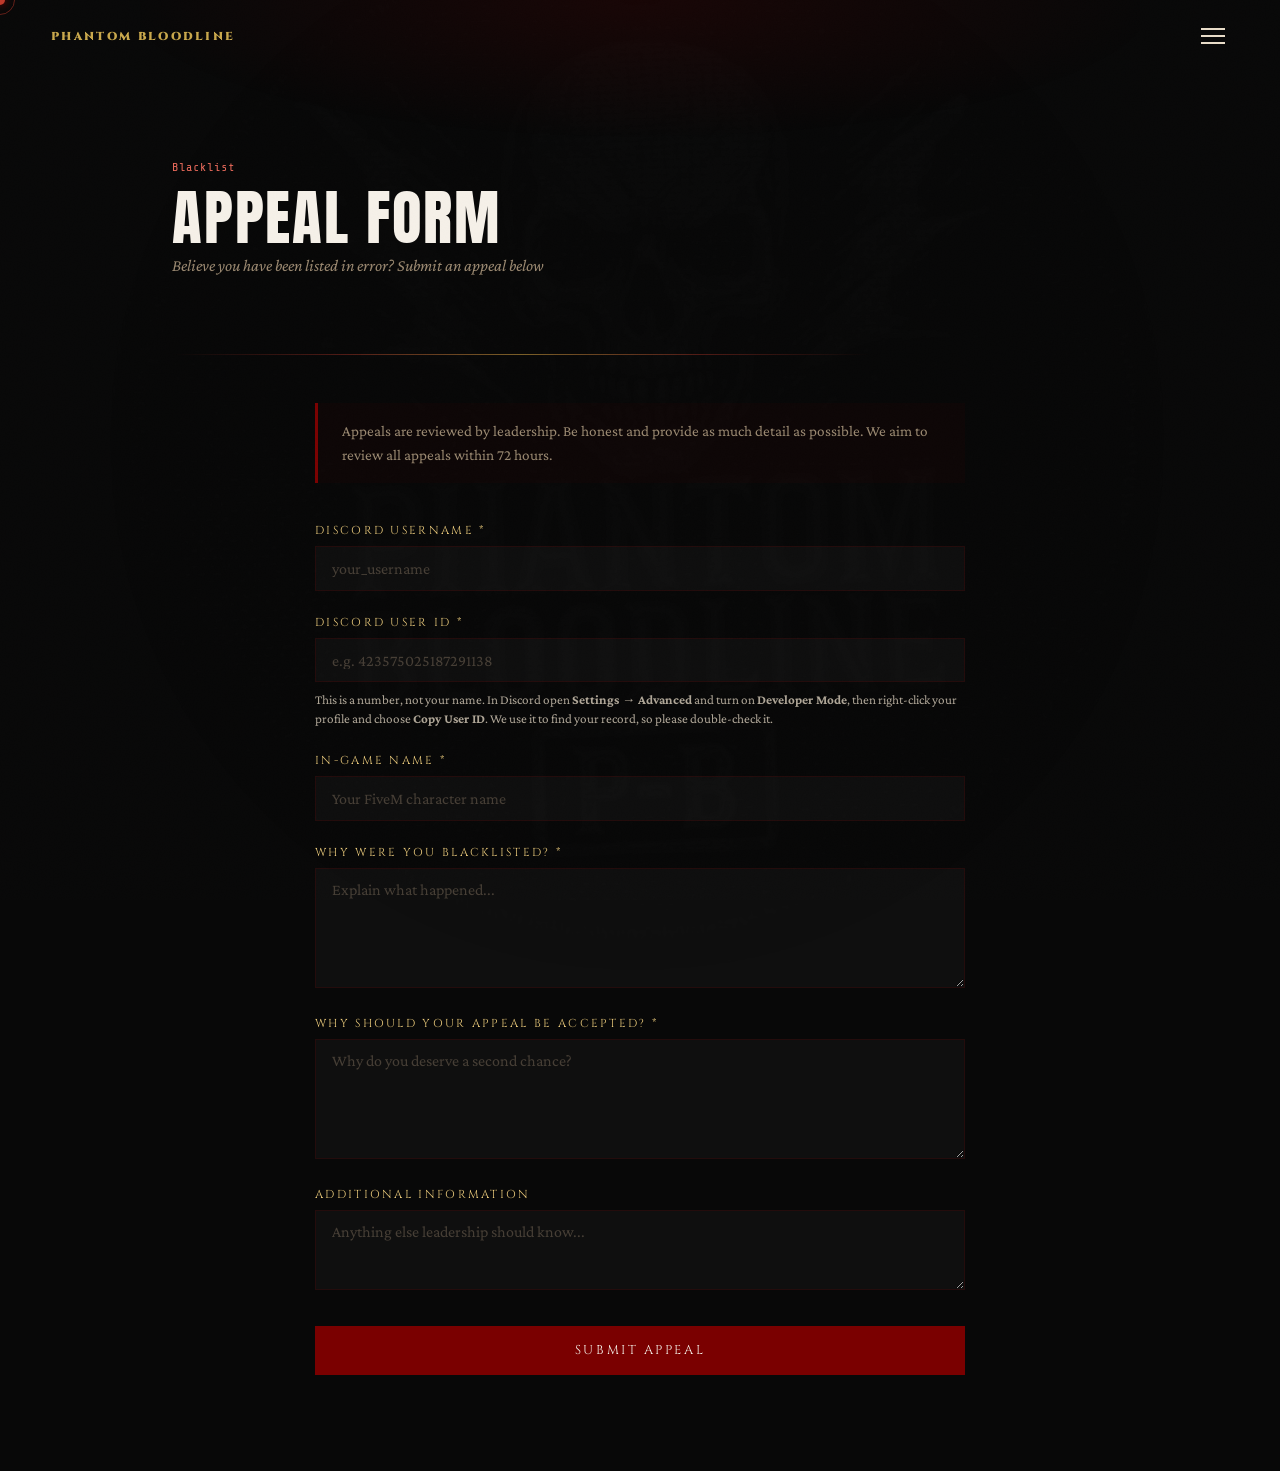
==== commit 29a6d1a0: "Add files via upload" ====
--- a/appeal.html
+++ b/appeal.html
@@ -114,7 +114,7 @@
 </style>
 <link rel="preconnect" href="https://fonts.gstatic.com" crossorigin>
 <link href="https://fonts.googleapis.com/css2?family=Anton&display=swap" rel="stylesheet">
-<link rel="stylesheet" href="upgrade.css">
+<link rel="stylesheet" href="upgrade.css?v=3">
 </head>
 <body>
 <div id="scroll-progress"></div>
--- a/upgrade.css
+++ b/upgrade.css
@@ -63,3 +63,145 @@
 .join-steps h3 { font-family: var(--display); font-weight: 400; font-size: 1.6rem; letter-spacing: 0.03em; text-transform: uppercase; color: var(--white); margin: 0.4rem 0; }
 .join-steps p { color: var(--bone); line-height: 1.7; max-width: 32ch; }
 .join-cta { display: flex; flex-wrap: wrap; gap: 1rem; }
+
+/* ═════════════ v2: readability, touch, overflow, mobile polish ═════════════ */
+:root { --red-text: #e8695a; --muted-text: #b09f86; }
+
+/* No sideways wobble: off-screen reveal animations used to widen the page by a few px on phones */
+html, body { overflow-x: clip; }
+img, video, canvas, svg { max-width: 100%; }
+
+/* Red and grey text that sat below the 4.5:1 contrast minimum on the dark background */
+.eyebrow, .apply-eyebrow, .hero-badge, .card-label, .staff-rank, .funding-label, .req-star,
+.stats-bar-num, .stat-num, .stat-number, .big-num, .join-stat-num, .funding-raised, cite, .lb-total {
+  color: var(--red-text);
+}
+.rank-chevron, .lb-empty, .progress-step, .join-note, .field-hint, .updated-bar, .brand-est,
+.stat-label, .stats-bar-lbl, .join-stat-label, .count-bar, .loading-text {
+  color: var(--muted-text);
+}
+h4 { color: #b8924a; }
+.rule-num { color: rgba(232,105,90,0.7); }
+::placeholder { color: #8f8068; opacity: 1; }
+.news-date, .tl-year { color: var(--muted-text); }
+
+/* Small text floor */
+.card-label, .staff-rank, .progress-step, .join-note, .updated-bar, .brand-est, .rank-chevron, .lb-empty { font-size: max(0.75rem, 11px); }
+
+/* Touch: every tappable thing at least 44px on phones and tablets */
+@media (hover: none), (pointer: coarse), (max-width: 900px) {
+  .nav-hamburger { min-width: 44px; min-height: 44px; display: inline-flex; align-items: center; justify-content: center; }
+  .nav-brand, .nav-back { display: inline-flex; align-items: center; min-height: 44px; }
+  .cookie-btn, .collapse-btn, .faq-q, summary, select, input[type=submit], input[type=button] { min-height: 44px; }
+  .cookie-btn { padding-inline: 1.1rem; }
+  footer a, .footer-links a, .mobile-menu a, .nav-mobile a { display: inline-flex; align-items: center; min-height: 44px; padding-block: 0.35rem; }
+  input, textarea, select { font-size: 16px; } /* stops iOS zooming into fields */
+}
+
+/* Phones */
+@media (max-width: 600px) {
+  .section { padding: 3.5rem 0; }
+  .container, .section-inner, .wrap { padding-left: 1.25rem; padding-right: 1.25rem; }
+  .hero-title { font-size: clamp(3rem, 15vw, 5rem); }
+  .page-hero { padding-left: 1.25rem; padding-right: 1.25rem; }
+  .page-hero::after { left: 1.25rem; }
+  .stats-grid, .stat-grid { grid-template-columns: 1fr 1fr; }
+  .stat-cell { padding: 1.4rem 1rem; }
+  .join-cta, .hero-btns, .hero-cta { flex-direction: column; align-items: stretch; }
+  .join-cta > *, .hero-btns > *, .hero-cta > * { text-align: center; justify-content: center; }
+  .news-card, .rule-item, .rank-row { word-break: break-word; }
+  table { display: block; overflow-x: auto; -webkit-overflow-scrolling: touch; }
+}
+
+/* Big screens: keep line length and content width comfortable */
+@media (min-width: 1600px) {
+  html { font-size: 17px; }
+}
+.news-body, .rule-desc, .faq-a, .faq-answer { max-width: 70ch; }
+
+/* Notched phones */
+@supports (padding: max(0px)) {
+  nav, .nav { padding-left: max(1rem, env(safe-area-inset-left)); padding-right: max(1rem, env(safe-area-inset-right)); }
+  footer { padding-bottom: max(1rem, env(safe-area-inset-bottom)); }
+}
+
+/* Text that was still under ~11px on phones */
+.cookie-btn, #hero-member-count, .hero-scroll span, .lb-total, cite, .nav-back, .apply-eyebrow,
+.form-group label, .char-count, .stat-lbl, .rank-count, .collapse-btn, .brand-est {
+  font-size: max(0.72rem, 11.5px) !important;
+}
+.req-star, .hero-live span, #hero-member-count, .hero-scroll span { color: var(--red-text) !important; }
+.brand-est { color: var(--muted-text) !important; }
+.faq-a a, .faq-answer a { display: inline-block; padding-block: 0.6rem; }
+footer h4, .footer-nav h4, .footer-join h4 { color: #c9a45a !important; font-size: max(0.75rem, 11.5px) !important; }
+cite { color: var(--red-text) !important; }
+.rank-title span, .about-img-caption { font-size: max(0.72rem, 11.5px) !important; color: var(--muted-text); }
+.cookie-text a { display: inline-block; padding-block: 0.7rem; }
+
+/* Apply page: four requirement cards fill the row on desktop and sit 2x2 on phones (were a 3+1 gap / a tall stack) */
+.req-grid { grid-template-columns: repeat(4, 1fr); }
+@media (max-width: 760px) { .req-grid { grid-template-columns: 1fr 1fr; } .req-item { padding: 1.2rem 0.8rem; } }
+
+/* ═════════════ v3: bigger hero, live status, corner cookie card, loader once, sticky apply ═════════════ */
+
+/* Loader only on a visitor's first page view of a session */
+.no-loader #loader { display: none !important; }
+
+/* Hero: the crest is the star */
+#hero { min-height: 100svh; padding-top: 5.5rem; padding-bottom: 3rem; }
+.hero-logo-wrap { width: clamp(150px, 27vmin, 320px); height: clamp(150px, 27vmin, 320px); margin-bottom: 2rem; }
+.hero-logo-wrap::before {
+  content: ''; position: absolute; inset: -30%; z-index: -1; border-radius: 50%;
+  background: radial-gradient(circle, rgba(192,57,43,0.42) 0%, rgba(122,0,0,0.18) 38%, transparent 68%);
+  animation: hero-glow 5s ease-in-out infinite;
+}
+@keyframes hero-glow { 0%,100% { opacity: 0.75; transform: scale(1); } 50% { opacity: 1; transform: scale(1.08); } }
+.hero-tagline { font-size: clamp(1rem, 2vw, 1.35rem); }
+.hero-actions .btn-primary, .hero-actions .btn-secondary { padding: 1rem 2.2rem; font-size: 0.85rem; }
+
+/* Live server chips under the buttons */
+.hero-status { display: flex; flex-wrap: wrap; justify-content: center; gap: 0.6rem; margin: 1.6rem auto 0; max-width: 760px; }
+.hero-status[hidden] { display: none; }
+.hs-item {
+  display: inline-flex; align-items: center; gap: 0.55rem; padding: 0.55rem 0.95rem; font-size: 0.8rem;
+  background: rgba(10,10,10,0.7); border: 1px solid rgba(192,57,43,0.35); border-radius: 999px;
+  color: var(--pale, #b09f86); backdrop-filter: blur(6px); letter-spacing: 0.03em;
+}
+.hs-item b { color: var(--white, #fff); font-weight: 600; letter-spacing: 0.08em; }
+.hs-item.off { opacity: 0.6; }
+.hs-dot { width: 8px; height: 8px; border-radius: 50%; background: #57F287; box-shadow: 0 0 8px #57F287; flex: none; }
+.hs-item.off .hs-dot { background: #e74c3c; box-shadow: 0 0 8px #e74c3c; }
+.hs-restart { color: var(--red-text); }
+@media (max-width: 600px) { .hs-item { font-size: 0.72rem; padding: 0.45rem 0.7rem; gap: 0.4rem; flex-wrap: wrap; justify-content: center; } .hero-status { margin-top: 1.2rem; } }
+
+/* Cookie notice: a small corner card, not a full-width bar over the page */
+#cookie-banner {
+  left: auto !important; right: 1rem; bottom: 1rem; width: min(380px, calc(100% - 2rem));
+  flex-direction: column; align-items: stretch; gap: 0.9rem; padding: 1.1rem 1.2rem;
+  border: 1px solid rgba(192,57,43,0.4); border-radius: 10px; box-shadow: 0 12px 40px rgba(0,0,0,0.6);
+}
+#cookie-banner .cookie-btns { justify-content: flex-end; }
+#cookie-banner .cookie-text { font-size: 0.85rem; max-width: none; line-height: 1.5; }
+@media (max-width: 600px) { #cookie-banner { left: 0.75rem !important; right: 0.75rem; bottom: 4.6rem; width: auto; } }
+
+/* Sticky "Apply to join" on phones */
+.mobile-apply { display: none; }
+@media (max-width: 760px) {
+  .mobile-apply {
+    display: flex; align-items: center; justify-content: center; position: fixed; z-index: 900;
+    left: 0.75rem; right: 0.75rem; bottom: max(0.75rem, env(safe-area-inset-bottom)); min-height: 50px;
+    background: linear-gradient(135deg, var(--blood-bright, #c0392b), var(--blood, #7a0000)); color: #fff;
+    font-family: var(--display); font-size: 1.1rem; letter-spacing: 0.1em; text-transform: uppercase; text-decoration: none;
+    border-radius: 10px; box-shadow: 0 8px 28px rgba(0,0,0,0.6), 0 0 22px rgba(192,57,43,0.35);
+  }
+  body { padding-bottom: 76px; }
+}
+@media (max-width: 600px) { .hero-badge { display: none; } #hero { padding-top: 6.5rem; } }
+
+/* Roster: cards never overflow; one column on phones; a bit more presence */
+.members-grid { grid-template-columns: repeat(auto-fill, minmax(min(100%, 240px), 1fr)) !important; }
+.member-card { min-width: 0; border-left: 2px solid transparent; transition: background 0.2s, border-color 0.2s, transform 0.2s; }
+.member-card:hover { border-left-color: var(--blood-bright); background: rgba(122,0,0,0.14); }
+.member-avatar { width: 42px; height: 42px; }
+.member-name { font-size: 0.95rem; }
+@media (max-width: 600px) { .members-grid { grid-template-columns: 1fr !important; } }
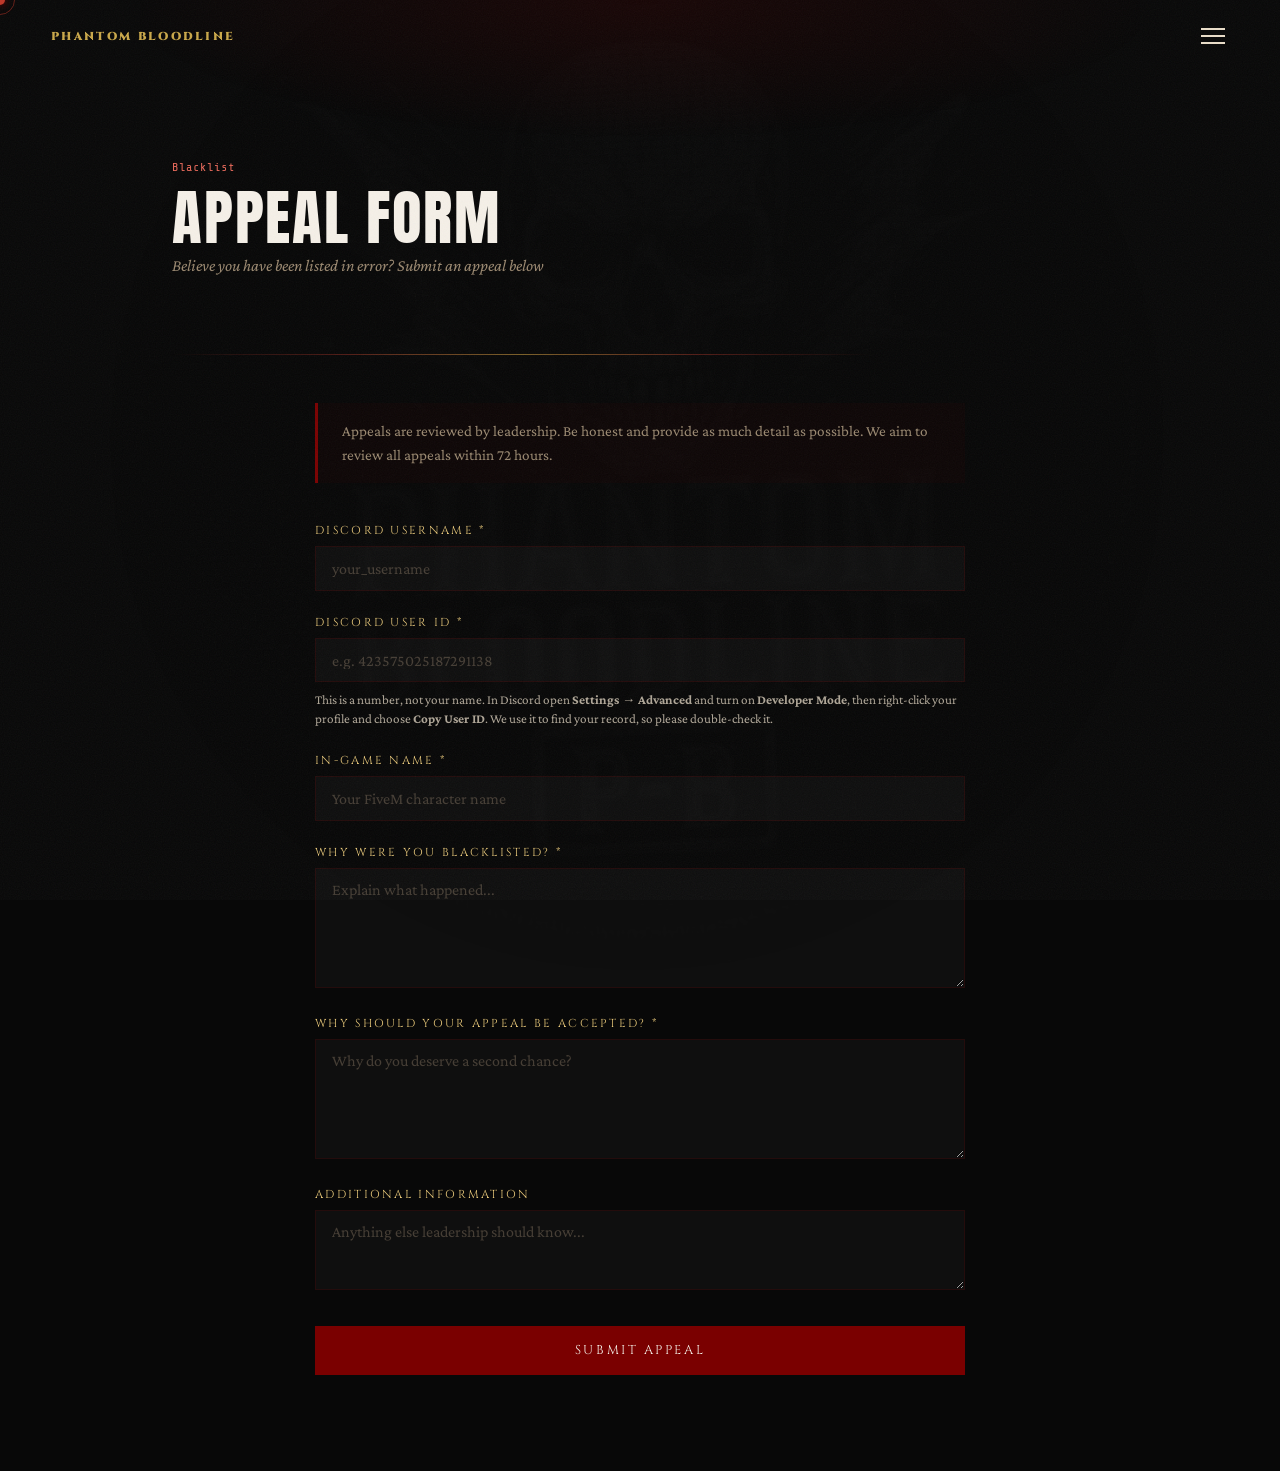
==== commit 40904484: "Add files via upload" ====
--- a/appeal.html
+++ b/appeal.html
@@ -114,7 +114,7 @@
 </style>
 <link rel="preconnect" href="https://fonts.gstatic.com" crossorigin>
 <link href="https://fonts.googleapis.com/css2?family=Anton&display=swap" rel="stylesheet">
-<link rel="stylesheet" href="upgrade.css?v=3">
+<link rel="stylesheet" href="upgrade.css?v=4">
 </head>
 <body>
 <div id="scroll-progress"></div>
--- a/upgrade.css
+++ b/upgrade.css
@@ -205,3 +205,43 @@
 .member-avatar { width: 42px; height: 42px; }
 .member-name { font-size: 0.95rem; }
 @media (max-width: 600px) { .members-grid { grid-template-columns: 1fr !important; } }
+
+/* ═════════════ v4: wider layout, nav highlight, back-to-top, ranks, staff, card polish ═════════════ */
+@media (min-width: 1280px) { .container { max-width: 1240px; } .stats-bar-grid { max-width: 1240px; } }
+
+/* Nav: current section */
+.nav-links a.active { color: var(--gold-light, #e8c87a); }
+.nav-links a.active:not(.cta)::after { transform: scaleX(1); }
+
+/* Back-to-top */
+.to-top {
+  position: fixed; right: 1rem; bottom: 1rem; z-index: 800; width: 46px; height: 46px; border-radius: 50%;
+  background: rgba(10,10,10,0.85); color: var(--gold-light, #e8c87a); border: 1px solid rgba(192,57,43,0.5);
+  font-size: 1.25rem; line-height: 1; cursor: pointer; opacity: 0; pointer-events: none; transform: translateY(10px);
+  transition: opacity 0.25s, transform 0.25s, background 0.2s; backdrop-filter: blur(6px);
+}
+.to-top.show { opacity: 1; pointer-events: auto; transform: none; }
+.to-top:hover { background: var(--blood, #7a0000); }
+@media (max-width: 760px) { .to-top { bottom: 4.7rem; } }
+
+/* Staff: centred, roomier cards */
+.staff-grid { display: flex !important; flex-wrap: wrap; justify-content: center; gap: 1rem !important; background: none !important; border: none !important; }
+.staff-grid > * { flex: 1 1 210px; max-width: 280px; border: 1px solid rgba(192,57,43,0.18); border-radius: 8px; }
+.staff-grid > *:hover { border-color: rgba(192,57,43,0.6); box-shadow: 0 10px 34px rgba(122,0,0,0.3); transform: translateY(-3px); }
+.staff-grid > * { transition: border-color 0.25s, box-shadow 0.25s, transform 0.25s; }
+
+/* Ranks: clearer hierarchy */
+.rank-row { border-radius: 6px; padding: 1.3rem 1.2rem; }
+.rank-row:hover { background: rgba(122,0,0,0.08); }
+.rank-title { font-size: 1rem; }
+
+/* Cards: soft red glow on hover instead of flat */
+.rule-item:hover, .news-card:hover, .stat-cell:hover { box-shadow: inset 0 0 0 1px rgba(192,57,43,0.35), 0 8px 30px rgba(122,0,0,0.25); }
+.rule-item, .news-card { transition: box-shadow 0.25s, background 0.25s; }
+
+/* A little grain so the black is not flat */
+body::after {
+  content: ''; position: fixed; inset: 0; z-index: 1; pointer-events: none; opacity: 0.05;
+  background-image: url("data:image/svg+xml,%3Csvg xmlns='http://www.w3.org/2000/svg' width='160' height='160'%3E%3Cfilter id='n'%3E%3CfeTurbulence type='fractalNoise' baseFrequency='.85' numOctaves='2' stitchTiles='stitch'/%3E%3C/filter%3E%3Crect width='100%25' height='100%25' filter='url(%23n)'/%3E%3C/svg%3E");
+}
+@media (prefers-reduced-motion: reduce) { .to-top { transition: none; } }
